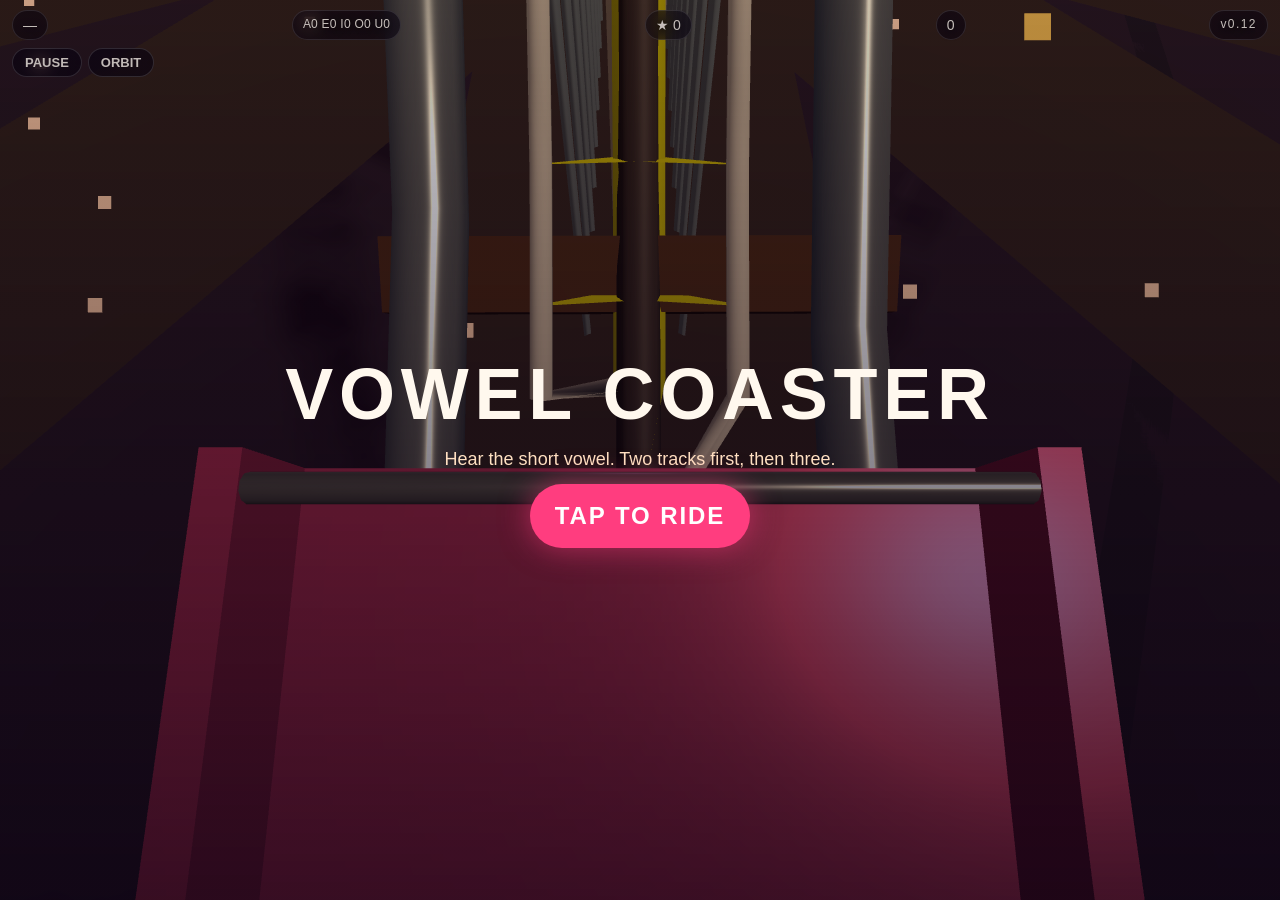
==== index.html @ 4addf054 "Publish vowel-coaster for GitHub Pages" ====
<!DOCTYPE html>
<html lang="en">
  <head>
    <meta charset="UTF-8" />
    <meta
      name="viewport"
      content="width=device-width, initial-scale=1, viewport-fit=cover, user-scalable=no"
    />
    <meta name="apple-mobile-web-app-capable" content="yes" />
    <meta name="theme-color" content="#14061f" />
    <title>Vowel Coaster</title>
    <script type="module" crossorigin src="./assets/index-Bco5u1D5.js"></script>
    <link rel="stylesheet" crossorigin href="./assets/index-O8FwHmoN.css">
  </head>
  <body>
    <div id="game"></div>
  </body>
</html>
---- assets/index-O8FwHmoN.css ----
html,body{margin:0;padding:0;width:100%;height:100%;overflow:hidden;background:#14061f;font-family:Trebuchet MS,Avenir Next,Segoe UI,sans-serif;color:#fff8ee;touch-action:none;user-select:none;-webkit-user-select:none}#game{position:fixed;top:0;right:0;bottom:0;left:0}#game canvas{display:block;width:100%;height:100%}
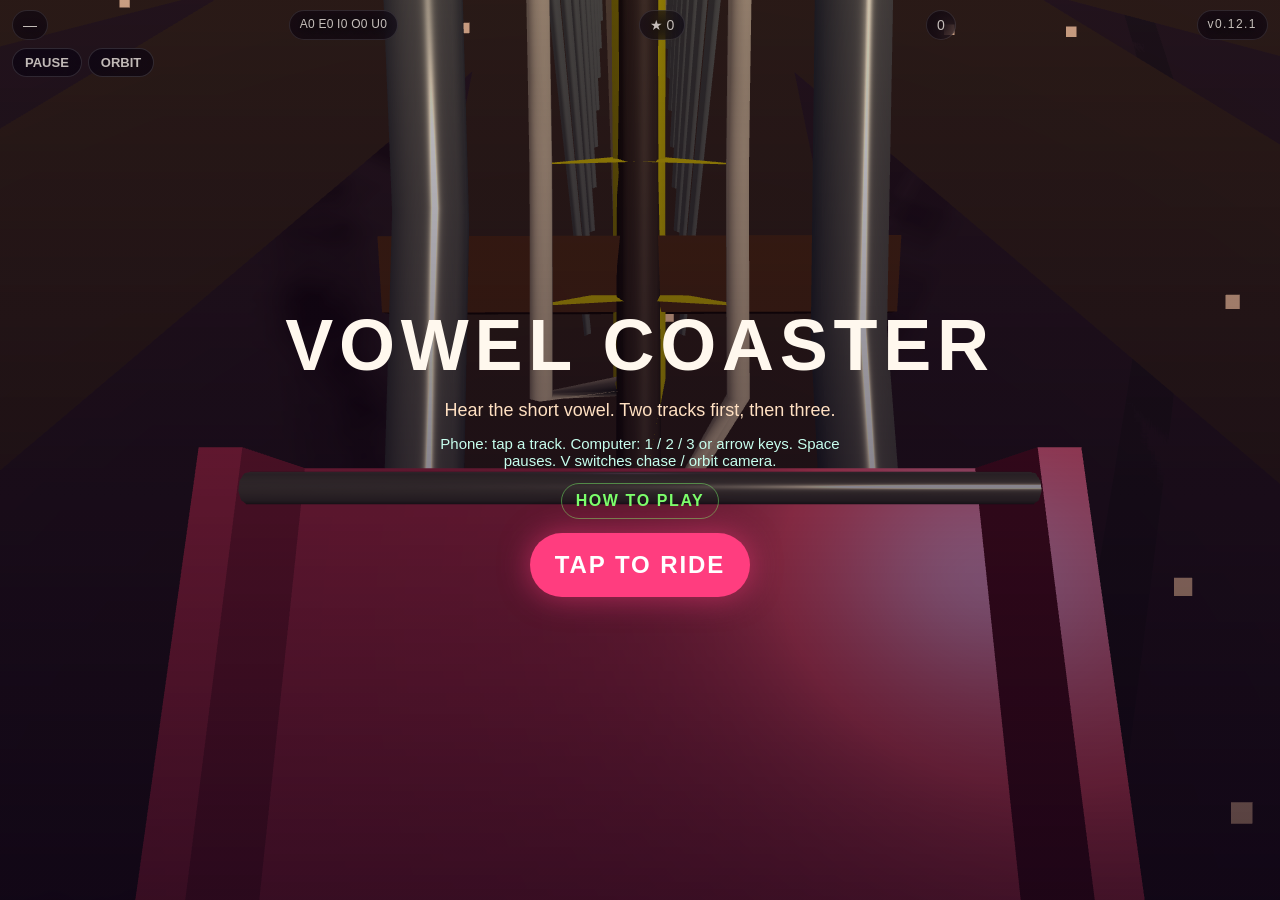
==== commit d20a9738: "Fix GitHub Pages pack URL and play baked vowel audio once. Resolve packs relative to the Pages proje" ====
--- a/index.html
+++ b/index.html
@@ -7,6 +7,7 @@
       content="width=device-width, initial-scale=1, viewport-fit=cover, user-scalable=no"
     />
     <meta name="apple-mobile-web-app-capable" content="yes" />
+    <meta name="mobile-web-app-capable" content="yes" />
     <meta name="theme-color" content="#14061f" />
     <title>Vowel Coaster</title>
     <script type="module" crossorigin src="./assets/index-Bco5u1D5.js"></script>
